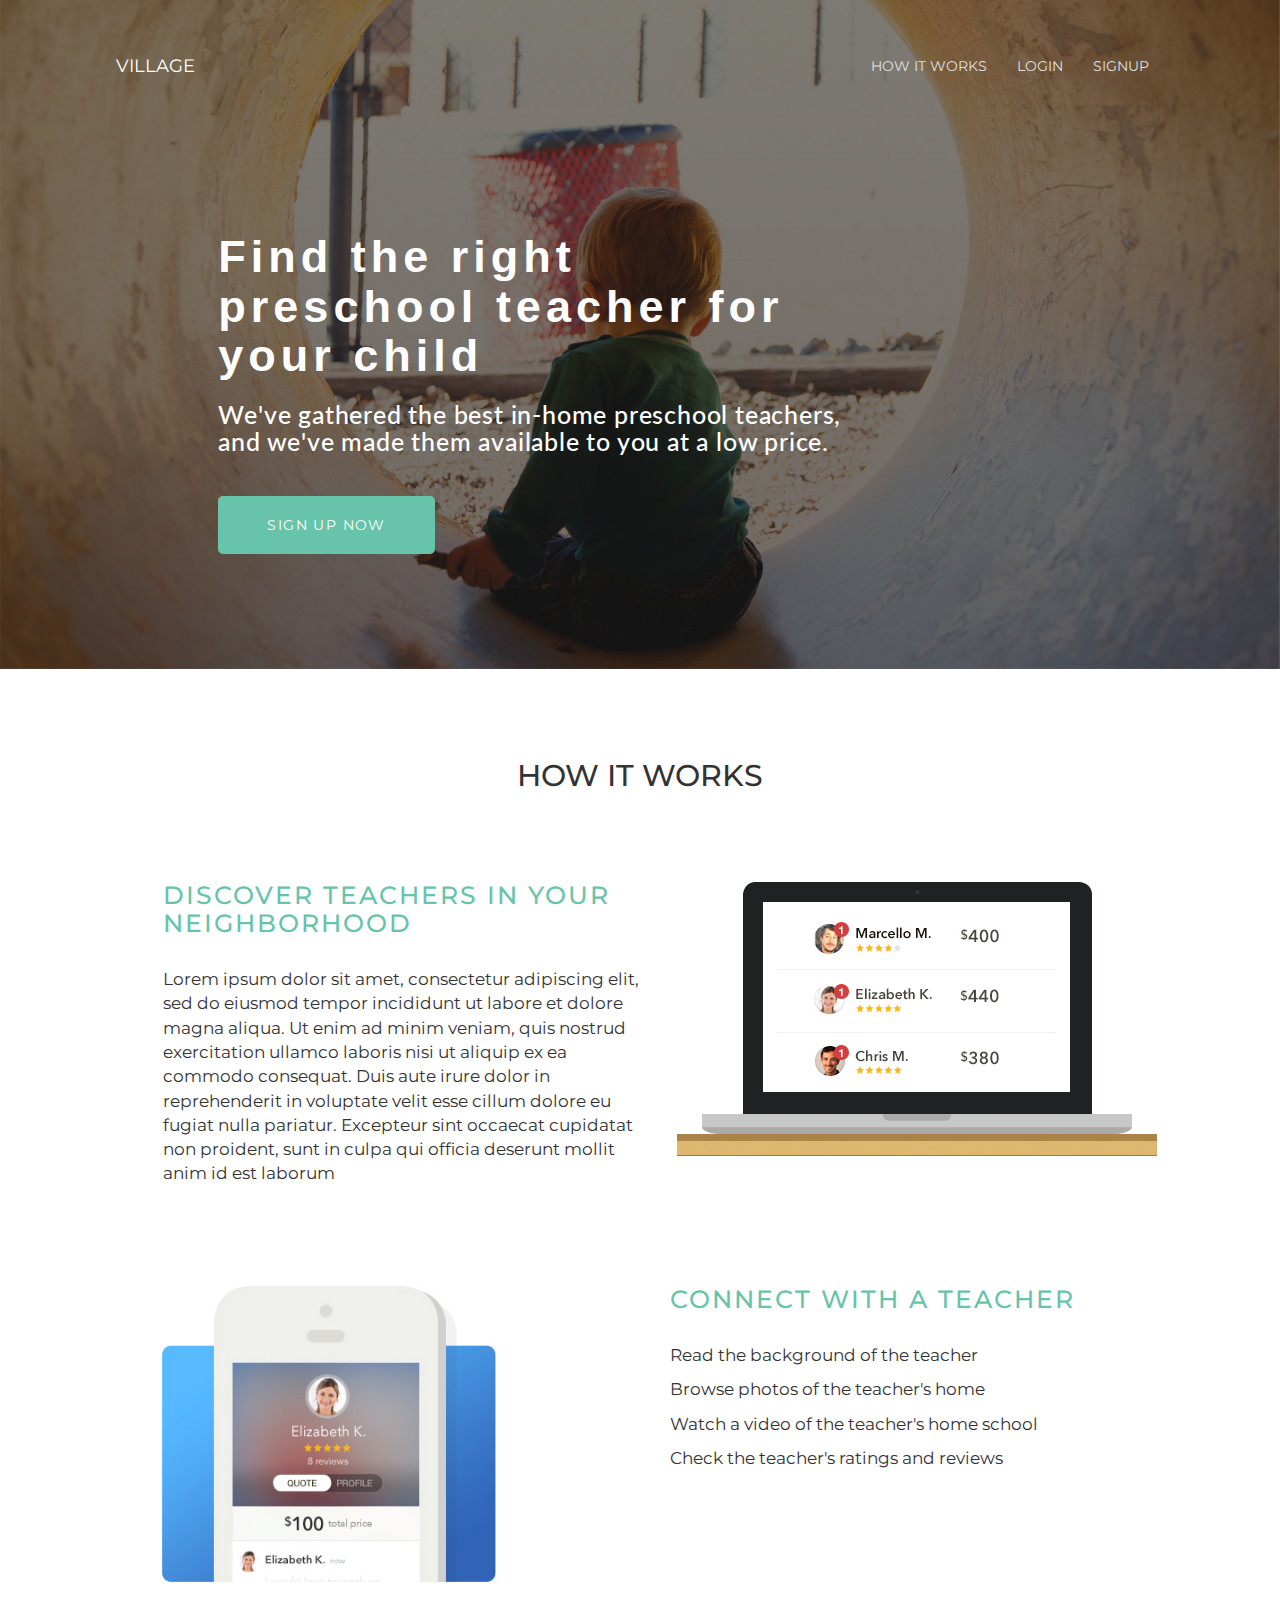
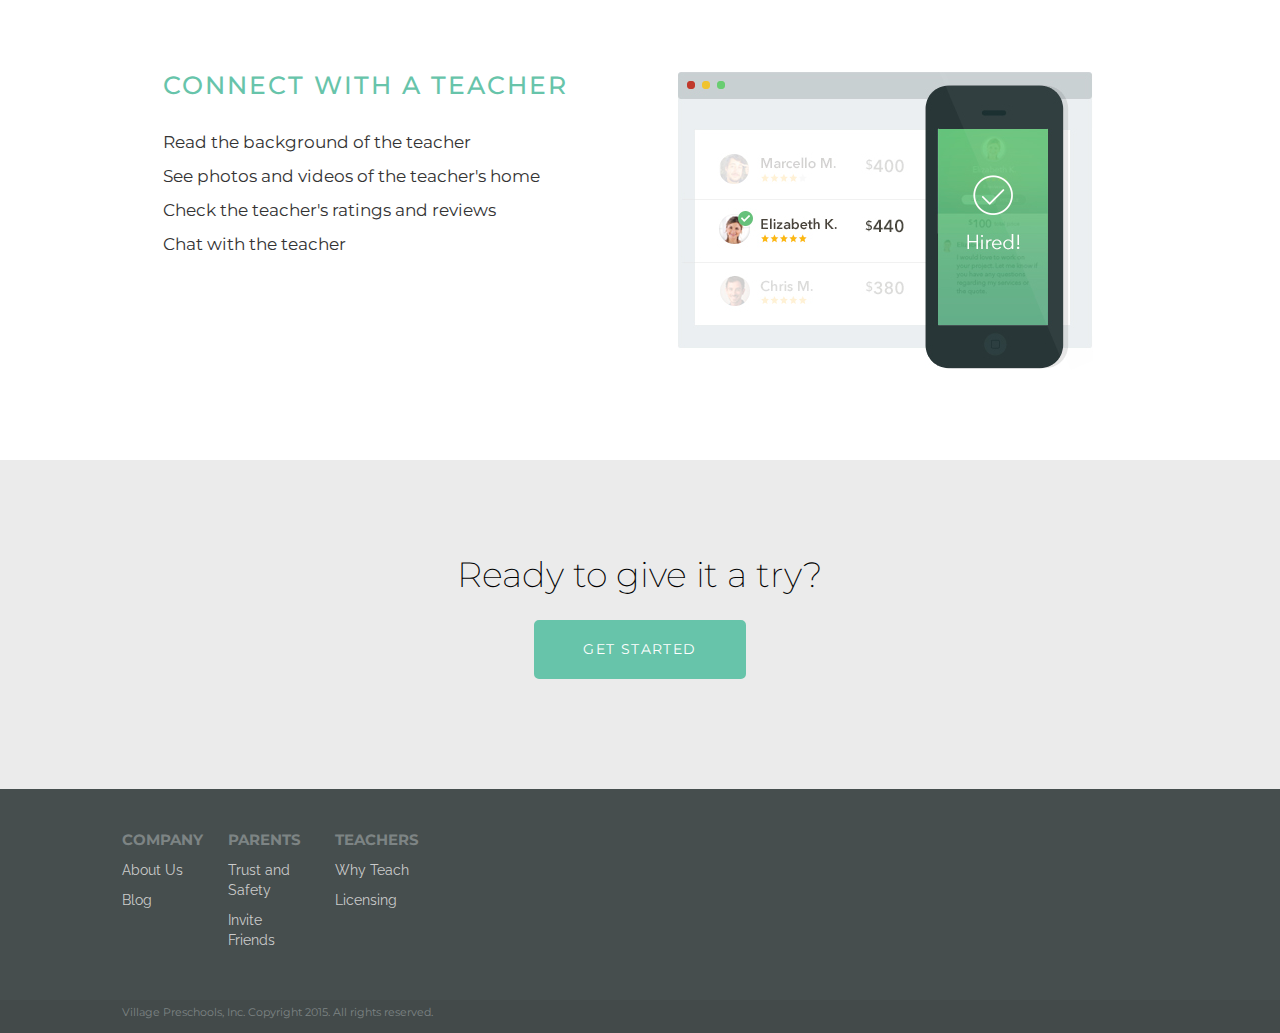
==== howitworks.html @ 0ba04b6f "CNAME" ====
<!DOCTYPE html>
<html>
	<head>
		<title>Village Preschool How It Works</title>
		<meta charset="utf-8">
		<link rel="stylesheet" type="text/css" href="reset.css">
		<link rel="stylesheet" href="http://maxcdn.bootstrapcdn.com/bootstrap/3.2.0/css/bootstrap.min.css">
		<script src="http://ajax.googleapis.com/ajax/libs/jquery/1.11.1/jquery.min.js"></script>
  		<script src="http://maxcdn.bootstrapcdn.com/bootstrap/3.2.0/js/bootstrap.min.js"></script>
		<link rel="stylesheet" type="text/css" href="bootstrapvillage.css">
		<link rel="stylesheet" type="text/css" href="howitworks.css">
		<link href='http://fonts.googleapis.com/css?family=Montserrat|Khula|Raleway:100,400|Lato:300' rel='stylesheet' type='text/css'>
		<link href="http://maxcdn.bootstrapcdn.com/font-awesome/4.2.0/css/font-awesome.min.css" rel="stylesheet">
	</head>

	<body>
		<nav class="navbar navbar-default">
		  <div class="container-fluid">
		    <!-- Brand and toggle get grouped for better mobile display -->
		    <div class="navbar-header">
		      <button type="button" class="navbar-toggle collapsed" data-toggle="collapse" data-target="#bs-example-navbar-collapse-1">
		        <span class="sr-only">Toggle navigation</span>
		        <span class="icon-bar"></span>
		        <span class="icon-bar"></span>
		        <span class="icon-bar"></span>
		      </button>
		      <a class="navbar-brand" href="#">Village</a>
		    </div>

		    <!-- Collect the nav links, forms, and other content for toggling -->
		    <div class="collapse navbar-collapse" id="bs-example-navbar-collapse-1">
		      <ul class="nav navbar-nav navbar-right">
		        <li><a href="http://espn.go.com/" target="_blank">How It Works</a></li>
		        <li><a href="http://espn.go.com/" target="_blank">Login</a></li>
		        <li><a href="http://espn.go.com/" target="_blank">Signup</a></li>
		          </ul>
		        </li>
		      </ul>
		    </div><!-- /.navbar-collapse -->
		  </div><!-- /.container-fluid -->
		</nav>
		<div class="jumbotron howitworksjumbo">
			<div class="row">
	          <div class="col-sm-6 col-sm-offset-2">
	            <h1>Find the right preschool teacher for your child</h1>
	          	<h2>We've gathered the best in-home preschool teachers, and we've made them available to you at a low price.</h2>
	          	<p><a class="btn btn-primary btn-lg" href="http://espn.go.com/" target="_blank" role="button">Sign Up Now</a></p>
	          </div>
	        </div>			  
		</div>
		<div class="container-fluid">
			<div class="row row1">
	          <div class="col-sm-12">
	            <h3>How It Works</h3>
	          </div>
	        </div>
	        <div class="row row2">
	          <div class="col-sm-5 col-sm-offset-1">
	            <h4>Discover teachers in your neighborhood</h4>
	            <p>Lorem ipsum dolor sit amet, consectetur adipiscing elit, sed do eiusmod tempor incididunt ut labore et dolore magna aliqua. Ut enim ad minim veniam, quis nostrud exercitation ullamco laboris nisi ut aliquip ex ea commodo consequat. Duis aute irure dolor in reprehenderit in voluptate velit esse cillum dolore eu fugiat nulla pariatur. Excepteur sint occaecat cupidatat non proident, sunt in culpa qui officia deserunt mollit anim id est laborum </p>
	          </div>
	          <div class="col-sm-5">
	            <a href="http://espn.go.com/" target="_blank"><img class="step1image" src="./images/step1.jpg"> </a>
	          </div>
	        </div>
	        <div class="row row3">
	          <div class="col-sm-5 col-sm-offset-1">
	            <a href="http://espn.go.com/" target="_blank"><img class="step2image" src="./images/step2.jpg"> </a>
	          </div>
	          <div class="col-sm-5">
	            <h4>Connect with a Teacher</h4>
	            <p>Read the background of the teacher</p>
	            <p>Browse photos of the teacher's home</p>
	            <p>Watch a video of the teacher's home school</p>
	            <p>Check the teacher's ratings and reviews</p>
	          </div>
	        </div>
	        <div class="row row2">
	          <div class="col-sm-5 col-sm-offset-1">
	            <h4>Connect with a Teacher</h4>
	            <p>Read the background of the teacher</p>
	            <p>See photos and videos of the teacher's home</p>
	            <p>Check the teacher's ratings and reviews</p>
	            <p>Chat with the teacher</p>
	          </div>
	          <div class="col-sm-5">
	            <a href="http://espn.go.com/" target="_blank"><img class="step3image" src="./images/step3.jpg"> </a>
	          </div>
	        </div>


	        <div class="row getstarted">
		        <div class="col-sm-12">
		            <p>Ready to give it a try?</p>
		            <p><a class="btn btn-primary btn-lg" href="http://espn.go.com/" target="_blank" role="button">Get Started</a></p>
		        </div>
		    </div>
		    <div class="row row5">
		    	<div class ="col-sm-1 col-sm-offset-1">
		    		<p class="header">Company</p>
		    		<p><a class="infolinks" href="http://espn.go.com" target="_blank">About Us</a></p>
		    		<p><a class="infolinks" href="http://espn.go.com" target="_blank">Blog</a></p>
		    	</div>
		    	<div class ="col-sm-1">
		    		<p class="header">Parents</p>
		    		<p><a class="infolinks" href="http://espn.go.com" target="_blank">Trust and Safety</a></p>
		    		<p><a class="infolinks" href="http://espn.go.com" target="_blank">Invite Friends</a></p>
		    	</div>
		    	<div class ="col-sm-1">
		    		<p class="header">Teachers</p>
		    		<p><a class="infolinks" href="http://espn.go.com" target="_blank">Why Teach</a></p>
		    		<p><a class="infolinks" href="http://espn.go.com" target="_blank">Licensing</a></p>
		    	</div>
		    </div>
		    <div class="row row6">
		        <div class="col-sm-11 col-sm-offset-1">
		            <p>Village Preschools, Inc. Copyright 2015. All rights reserved.</p>
		        </div>
		    </div>
    	</div>
	</body>
</html>
---- bootstrapvillage.css ----
body {
	width:100%;
	font-family: "Montserrat", helvetica neue, arial, sans-serif;
}

.jumbotron {
	text-align: center;
	background:linear-gradient(
      rgba(0, 0, 0, 0.35), 
      rgba(0, 0, 0, 0.35)
    ),url(./images/heroshot.jpg);
    background-size: cover;
  	background-position: 40% 50%;
  	/*background-attachment: fixed;*/
  	color:white;
  	padding-top: 360px;
  	padding-bottom: 350px;
	margin-top:-260px;
}

.jumbotron h1 {
	font-size: 65px;
	line-height: 1.1em;
	letter-spacing: 5px;
	font-weight: 200;
	text-transform: uppercase;
	padding-bottom: 0px;
	/*padding-top:500px;*/
}

.jumbotron h2 {
	font-family: "Lato", helvetica neue, arial, sans-serif;
	font-size: 25px;
	font-weight: 0;
	padding-bottom: 40px;
	letter-spacing: .8px;
}

.howitworksjumbo {
	text-align: left;
}

.howitworksjumbo h1{
	padding-top:0px;
	text-transform:none;
	font-size: 45px;
	font-family: helvetica neue, arial, sans-serif;
	font-weight: 900;
}

.howitworksjumbo h2 {
	padding-bottom: 30px;
}

.btn-primary {
	color: white;
	background-color: #67c4aa;
	border-color: #67c4aa;
	border: 2px solid #67c4aa;
	border-radius: 5px;
}

.btn {
	padding: 18px 47px;
	font-size: 1.4rem;
	font-weight: 400;
	text-transform: uppercase;
	letter-spacing: .1em;
}

.btn-primary:hover, .btn-primary:focus, .btn-primary:active, .btn-primary.active, .open>.dropdown-toggle.btn-primary {
	opacity: .8;
	color: #fff;
	background-color: #67c4aa;
	border-color: #67c4aa;
}

.navbar-default {
	background-color: transparent;
	border-color:transparent;
	color:white;
	padding-top:40px;
}

.navbar-default .navbar-nav>li>a {
	color: #E0E0E0;
	text-transform: uppercase;

}

.navbar-default .navbar-nav>li>a:hover, .navbar-default .navbar-nav>li>a:focus {
	color:white;
}

.navbar-default .navbar-toggle .icon-bar {
	background-color: #E0E0E0;
}

.navbar-default .navbar-brand {
	color: white;
	text-transform: uppercase;	
}

.navbar-default .navbar-brand:hover, .navbar-default .navbar-brand:focus {
	color: white;
	background-color: transparent;
}

.navbar-nav>li>a {
	position: relative;
	display: block;
	padding-right: 15px;
}

.navbar {
	margin-right: 100px;
	margin-left:100px;
}

.row1 h3 {
	text-align: center;
	text-transform: uppercase;
	font-size: 30px;
	padding-top: 40px;
	padding-bottom: 60px;
}

.row2,.row3 {
	margin-left:30px;
}

.teacherimage {
	width:90%; 
    height: auto;
    margin-bottom:10px;
}

.row2 h4, .row3 h4 {
	text-align: center;
	text-transform: uppercase;
	color:#67c4aa;
	font-size: 25px;
	letter-spacing: 2px;
	margin-left: -60px;
}

.row2 p, .row3 p {
	text-align: center;
	font-size: 17px;
	margin-bottom: 50px;
	margin-left: -60px;
}

/*h4 {
	text-align: center;
	text-transform: uppercase;
	color:#67c4aa;
	font-size: 25px;
	letter-spacing: 2px;
}*/

/*.row3 p, .row5 p {
	text-align: center;
	font-size: 17px;
	margin-bottom: 50px;
}*/

.row4 {
	color: white;
	text-align: center;
  	background: linear-gradient(
      rgba(0, 0, 0, 0.35), 
      rgba(0, 0, 0, 0.35)
    ),url(./images/laughingkid.jpg);
  	background-size: cover;
  	background-position: 100% 100%;
	text-transform: uppercase;
	font-size: 35px;
	line-height: 30px;
	letter-spacing: 5px;
	font-weight: 200;
	font-style: normal;
	padding-top:230px;
	margin-top: 30px;
}

#playicon {
	color: white;
	opacity: .8;
	padding-top:30px;
	font-size: 100px;
	padding-bottom: 190px;
}

#playicon:hover {
	opacity: 1;
}

.row5 {
	background-color:#464e4e;
  	background-size: cover;
  	background-position: 100% 100%;
  	padding-top: 40px;
  	padding-bottom: 40px;	
  	text-align: left;
}

.header {
	font-size: 15px;
	color:#7d8484;
	font-weight: 700;
	text-transform: uppercase;
}

.infolinks {
	font-size: 14px;
	color:#ccc;
	font-family: "Raleway", sans-serif;
	font-weight: 400;
}

.infolinks:hover {
	color:white;
	text-decoration: none;
}

.row6 {
	background-color:#434a4a;
  	background-size: cover;
  	background-position: 100% 100%;
  	background-attachment: fixed;
  	font-size: 11px;
  	padding-top: 5px;
  	padding-bottom: 2px;	
  	color:#7d8484;
}

.signupcol {
	background-color:#434a4a;
	opacity: .8;
	/*text-align: center;*/
	padding:50px;
	padding-top: 70px;
	padding-bottom: 70px;
}

.signupcol p {
	padding-bottom: 25px;
	font-size: 30px;
}

.form-group {
	width:100%;
	padding-bottom: 10px;
}

.name, .email, .password {
	text-align: left;
}

.signupbtn {
	margin-top:20px;
}
---- howitworks.css ----
.jumbotron {
  	padding-bottom: 100px;
  	background:linear-gradient(
      rgba(0, 0, 0, 0.5), 
      rgba(0, 0, 0, 0.5)
    ),url(./images/howitworkshero.jpg);
    background-size: cover;
    background-position: 100% 100%;
}

.row1 {
	padding-bottom: 20px;
}

.row2, .row3 {
	padding-bottom: 90px;
}

.row2 h4, .row2 p, .row3 h4, .row3 p {
	text-align: left;
	/*text-transform: none;*/
	margin:0;
}

.row3 p, .row2 p {
	padding-bottom: 10px;
}

.row2 h4, .row3 h4 {
	padding-bottom: 30px;
}

.row3 {
	margin:0;
	margin-left: 30px;
}

.step2image {
/*	display: block;
  	margin-left: auto;
  	margin-right: auto;*/
	width: 70%;
}

.getstarted {
	color: black;
	text-align: center;
	background-color:#EBEBEB;
  	background-size: cover;
  	background-position: 100% 100%;
	font-size: 35px;
	line-height: 30px;
	/*letter-spacing: 5px;*/
	font-weight: 200;
	font-style: normal;
	padding-top:100px;
	padding-bottom: 80px;
	/*margin-top: 30px;*/
}

.getstarted p {
	padding-bottom: 20px;
}
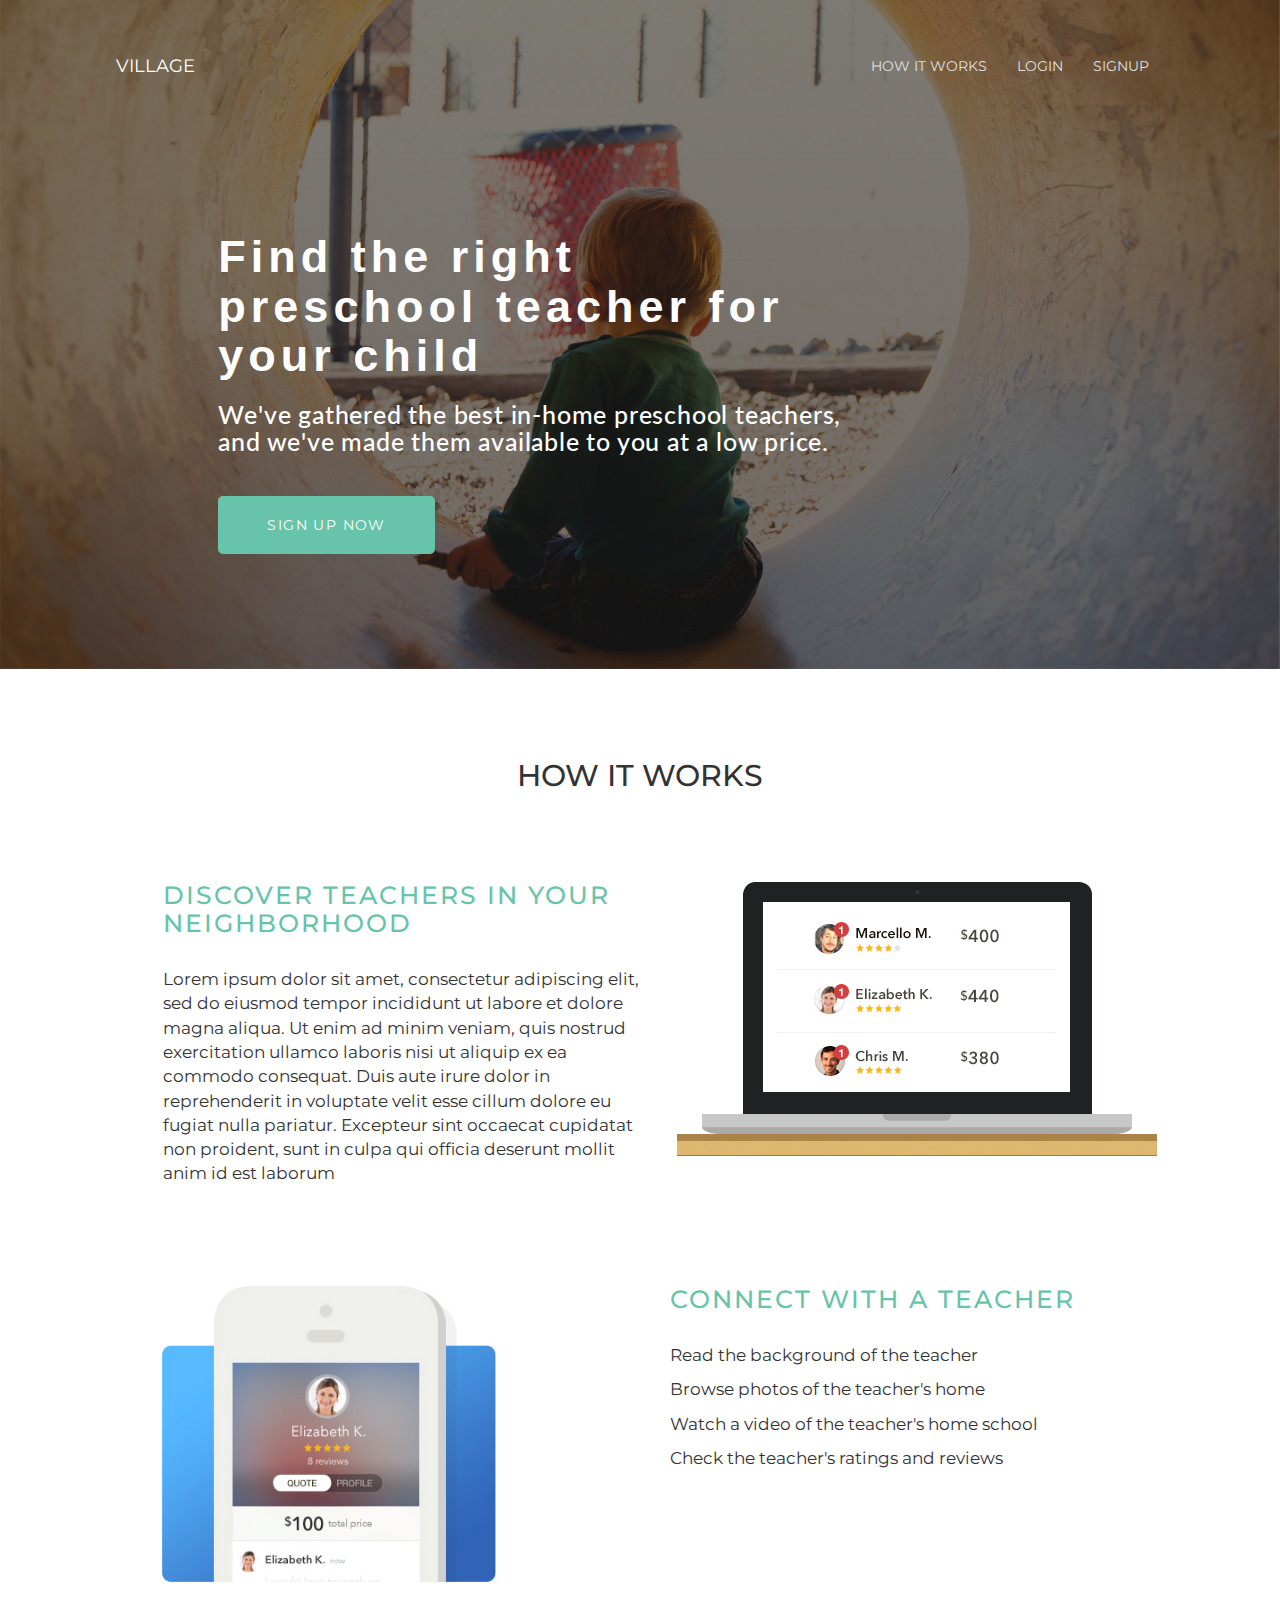
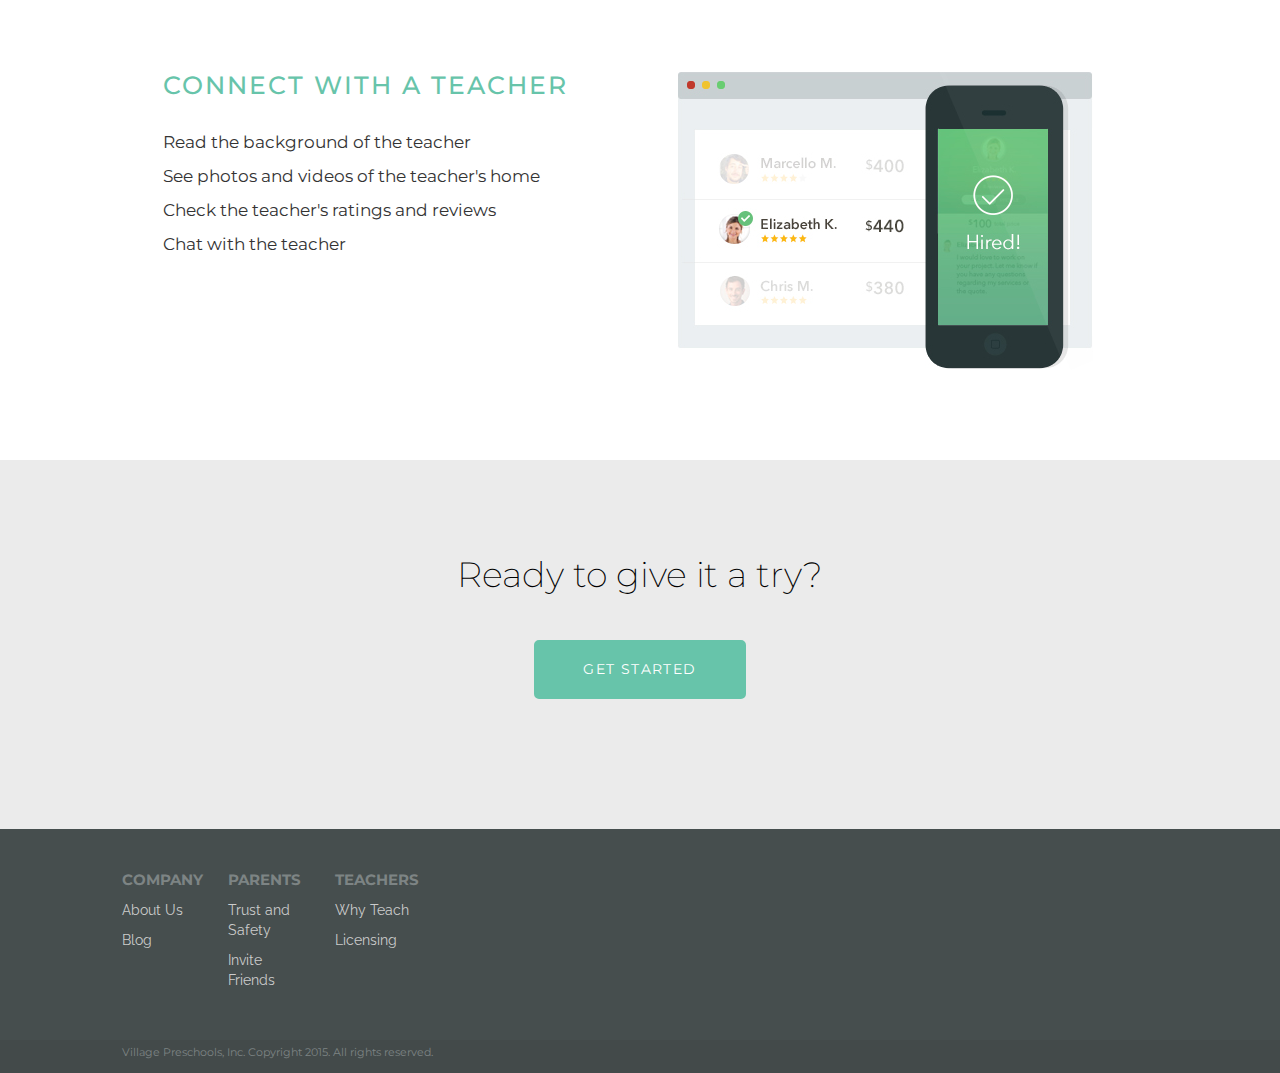
==== commit cc9e3384: "google analytics add" ====
--- a/howitworks.html
+++ b/howitworks.html
@@ -11,6 +11,16 @@
 		<link rel="stylesheet" type="text/css" href="howitworks.css">
 		<link href='http://fonts.googleapis.com/css?family=Montserrat|Khula|Raleway:100,400|Lato:300' rel='stylesheet' type='text/css'>
 		<link href="http://maxcdn.bootstrapcdn.com/font-awesome/4.2.0/css/font-awesome.min.css" rel="stylesheet">
+		<script>
+		  (function(i,s,o,g,r,a,m){i['GoogleAnalyticsObject']=r;i[r]=i[r]||function(){
+		  (i[r].q=i[r].q||[]).push(arguments)},i[r].l=1*new Date();a=s.createElement(o),
+		  m=s.getElementsByTagName(o)[0];a.async=1;a.src=g;m.parentNode.insertBefore(a,m)
+		  })(window,document,'script','//www.google-analytics.com/analytics.js','ga');
+
+		  ga('create', 'UA-59732052-1', 'auto');
+		  ga('send', 'pageview');
+
+		</script>
 	</head>
 
 	<body>
@@ -24,15 +34,15 @@
 		        <span class="icon-bar"></span>
 		        <span class="icon-bar"></span>
 		      </button>
-		      <a class="navbar-brand" href="#">Village</a>
+		      <a class="navbar-brand" href="index.html">Village</a>
 		    </div>
 
 		    <!-- Collect the nav links, forms, and other content for toggling -->
 		    <div class="collapse navbar-collapse" id="bs-example-navbar-collapse-1">
 		      <ul class="nav navbar-nav navbar-right">
-		        <li><a href="http://espn.go.com/" target="_blank">How It Works</a></li>
-		        <li><a href="http://espn.go.com/" target="_blank">Login</a></li>
-		        <li><a href="http://espn.go.com/" target="_blank">Signup</a></li>
+		        <li><a href="howitworks.html">How It Works</a></li>
+		        <li><a href="#">Login</a></li>
+		        <li><a href="signup.html">Signup</a></li>
 		          </ul>
 		        </li>
 		      </ul>
@@ -44,7 +54,7 @@
 	          <div class="col-sm-6 col-sm-offset-2">
 	            <h1>Find the right preschool teacher for your child</h1>
 	          	<h2>We've gathered the best in-home preschool teachers, and we've made them available to you at a low price.</h2>
-	          	<p><a class="btn btn-primary btn-lg" href="http://espn.go.com/" target="_blank" role="button">Sign Up Now</a></p>
+	          	<p><a class="btn btn-primary btn-lg" href="signup.html" role="button">Sign Up Now</a></p>
 	          </div>
 	        </div>			  
 		</div>
@@ -60,12 +70,12 @@
 	            <p>Lorem ipsum dolor sit amet, consectetur adipiscing elit, sed do eiusmod tempor incididunt ut labore et dolore magna aliqua. Ut enim ad minim veniam, quis nostrud exercitation ullamco laboris nisi ut aliquip ex ea commodo consequat. Duis aute irure dolor in reprehenderit in voluptate velit esse cillum dolore eu fugiat nulla pariatur. Excepteur sint occaecat cupidatat non proident, sunt in culpa qui officia deserunt mollit anim id est laborum </p>
 	          </div>
 	          <div class="col-sm-5">
-	            <a href="http://espn.go.com/" target="_blank"><img class="step1image" src="./images/step1.jpg"> </a>
+	            <img class="step1image" src="./images/step1.jpg">
 	          </div>
 	        </div>
 	        <div class="row row3">
 	          <div class="col-sm-5 col-sm-offset-1">
-	            <a href="http://espn.go.com/" target="_blank"><img class="step2image" src="./images/step2.jpg"> </a>
+	            <img class="step2image" src="./images/step2.jpg">
 	          </div>
 	          <div class="col-sm-5">
 	            <h4>Connect with a Teacher</h4>
@@ -84,7 +94,7 @@
 	            <p>Chat with the teacher</p>
 	          </div>
 	          <div class="col-sm-5">
-	            <a href="http://espn.go.com/" target="_blank"><img class="step3image" src="./images/step3.jpg"> </a>
+	            <img class="step3image" src="./images/step3.jpg">
 	          </div>
 	        </div>
 
@@ -92,24 +102,24 @@
 	        <div class="row getstarted">
 		        <div class="col-sm-12">
 		            <p>Ready to give it a try?</p>
-		            <p><a class="btn btn-primary btn-lg" href="http://espn.go.com/" target="_blank" role="button">Get Started</a></p>
+		            <p><a class="btn btn-primary btn-lg" href="signup.html" role="button">Get Started</a></p>
 		        </div>
 		    </div>
 		    <div class="row row5">
 		    	<div class ="col-sm-1 col-sm-offset-1">
 		    		<p class="header">Company</p>
-		    		<p><a class="infolinks" href="http://espn.go.com" target="_blank">About Us</a></p>
-		    		<p><a class="infolinks" href="http://espn.go.com" target="_blank">Blog</a></p>
+		    		<p><a class="infolinks" href="#">About Us</a></p>
+		    		<p><a class="infolinks" href="#">Blog</a></p>
 		    	</div>
 		    	<div class ="col-sm-1">
 		    		<p class="header">Parents</p>
-		    		<p><a class="infolinks" href="http://espn.go.com" target="_blank">Trust and Safety</a></p>
-		    		<p><a class="infolinks" href="http://espn.go.com" target="_blank">Invite Friends</a></p>
+		    		<p><a class="infolinks" href="#">Trust and Safety</a></p>
+		    		<p><a class="infolinks" href="#">Invite Friends</a></p>
 		    	</div>
 		    	<div class ="col-sm-1">
 		    		<p class="header">Teachers</p>
-		    		<p><a class="infolinks" href="http://espn.go.com" target="_blank">Why Teach</a></p>
-		    		<p><a class="infolinks" href="http://espn.go.com" target="_blank">Licensing</a></p>
+		    		<p><a class="infolinks" href="#">Why Teach</a></p>
+		    		<p><a class="infolinks" href="#">Licensing</a></p>
 		    	</div>
 		    </div>
 		    <div class="row row6">
--- a/howitworks.css
+++ b/howitworks.css
@@ -60,5 +60,5 @@
 }
 
 .getstarted p {
-	padding-bottom: 20px;
+	padding-bottom: 40px;
 }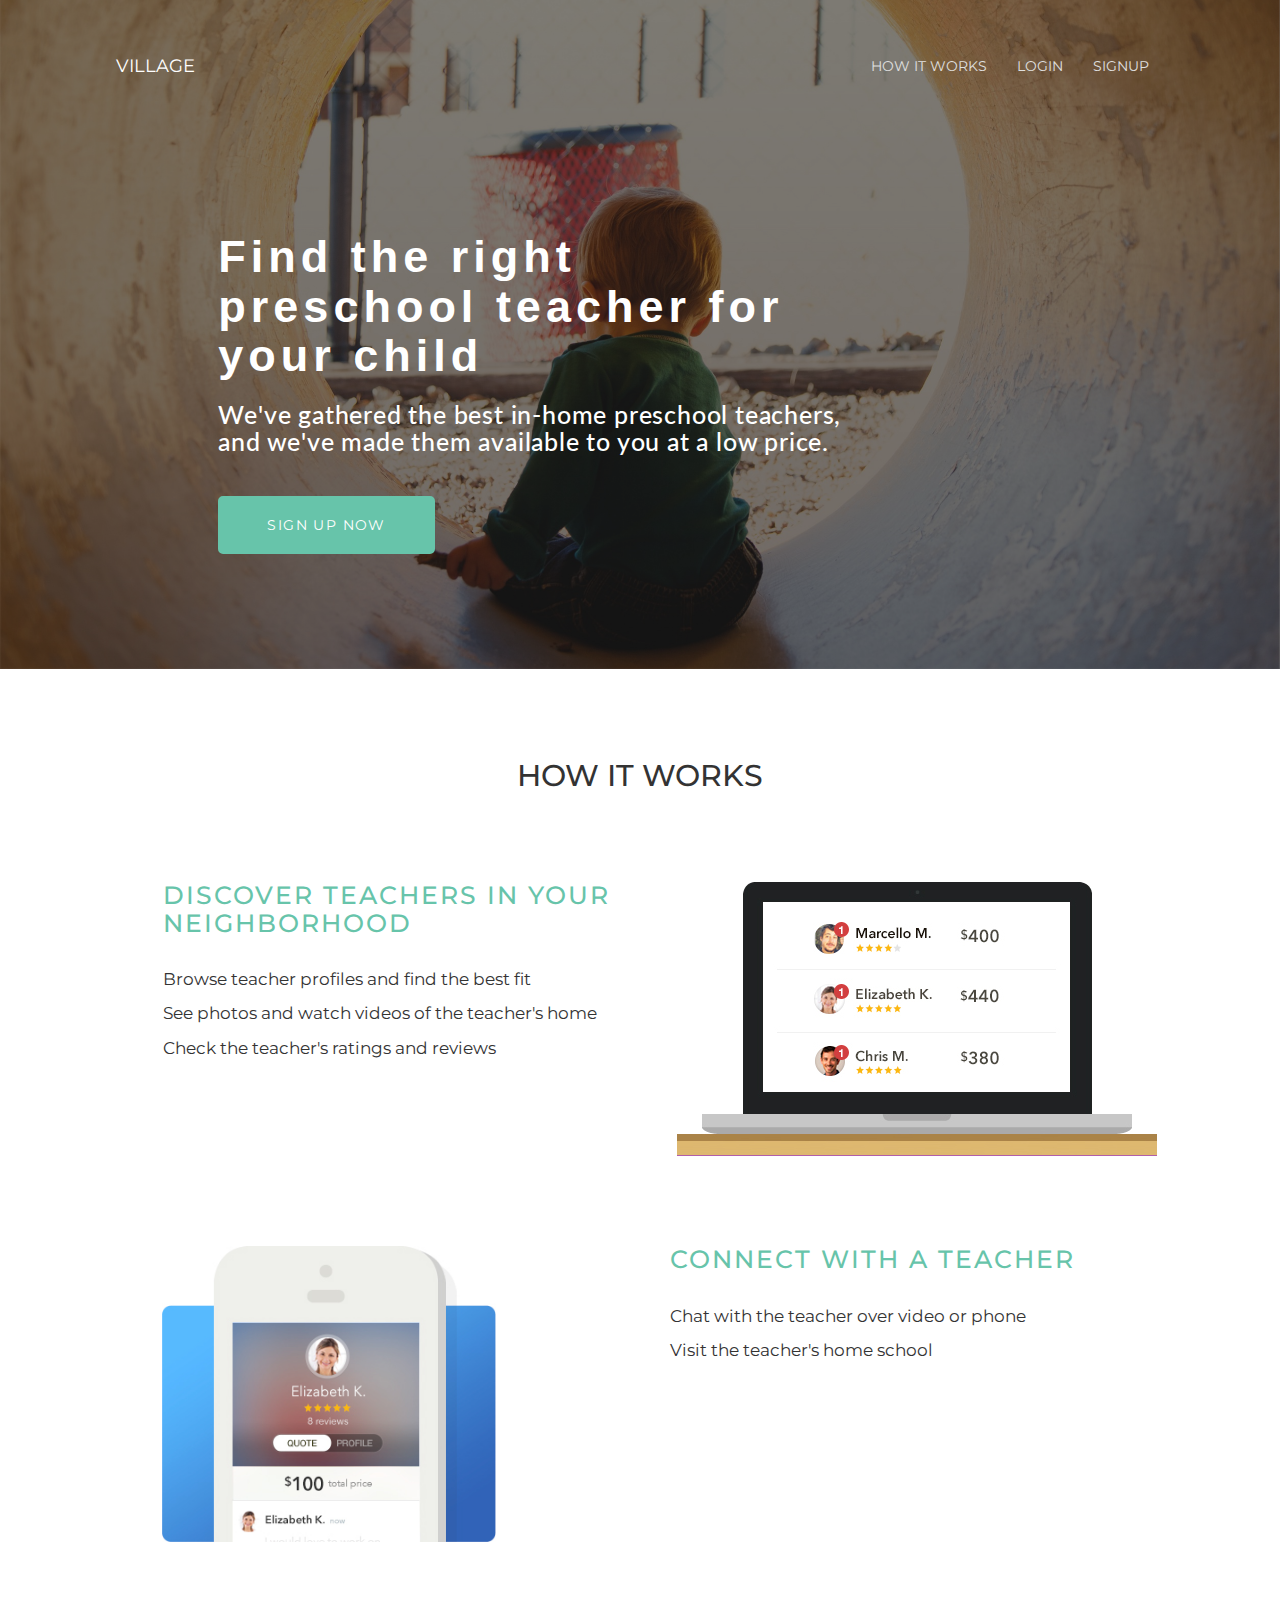
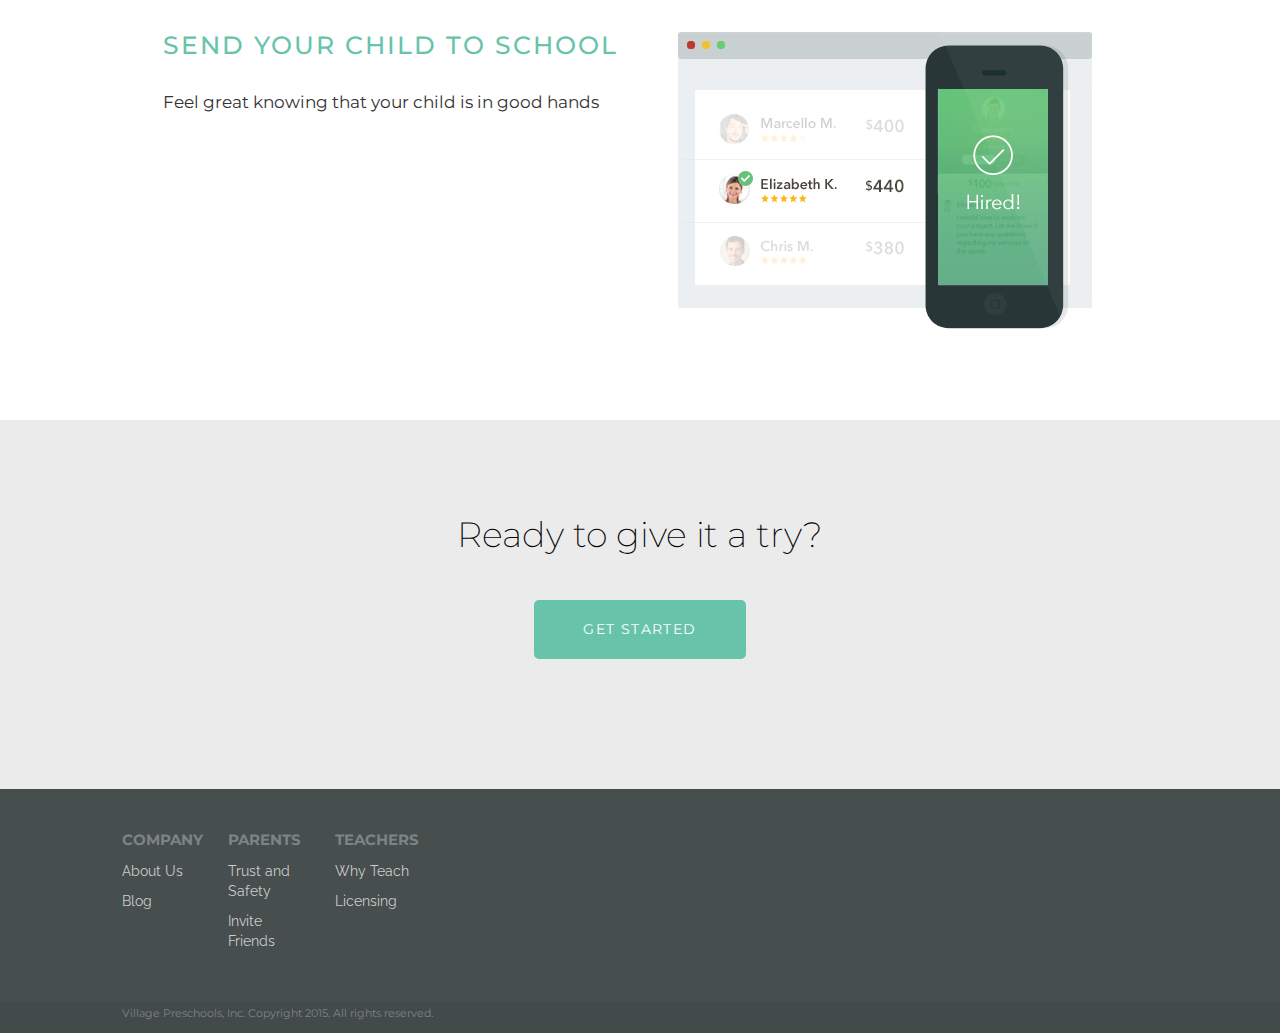
==== commit 460251e5: "Updates" ====
--- a/howitworks.html
+++ b/howitworks.html
@@ -67,7 +67,9 @@
 	        <div class="row row2">
 	          <div class="col-sm-5 col-sm-offset-1">
 	            <h4>Discover teachers in your neighborhood</h4>
-	            <p>Lorem ipsum dolor sit amet, consectetur adipiscing elit, sed do eiusmod tempor incididunt ut labore et dolore magna aliqua. Ut enim ad minim veniam, quis nostrud exercitation ullamco laboris nisi ut aliquip ex ea commodo consequat. Duis aute irure dolor in reprehenderit in voluptate velit esse cillum dolore eu fugiat nulla pariatur. Excepteur sint occaecat cupidatat non proident, sunt in culpa qui officia deserunt mollit anim id est laborum </p>
+	            <p>Browse teacher profiles and find the best fit</p>
+	            <p>See photos and watch videos of the teacher's home</p>
+	            <p>Check the teacher's ratings and reviews</p>
 	          </div>
 	          <div class="col-sm-5">
 	            <img class="step1image" src="./images/step1.jpg">
@@ -79,19 +81,14 @@
 	          </div>
 	          <div class="col-sm-5">
 	            <h4>Connect with a Teacher</h4>
-	            <p>Read the background of the teacher</p>
-	            <p>Browse photos of the teacher's home</p>
-	            <p>Watch a video of the teacher's home school</p>
-	            <p>Check the teacher's ratings and reviews</p>
+	            <p>Chat with the teacher over video or phone</p>
+	            <p>Visit the teacher's home school</p>
 	          </div>
 	        </div>
 	        <div class="row row2">
 	          <div class="col-sm-5 col-sm-offset-1">
-	            <h4>Connect with a Teacher</h4>
-	            <p>Read the background of the teacher</p>
-	            <p>See photos and videos of the teacher's home</p>
-	            <p>Check the teacher's ratings and reviews</p>
-	            <p>Chat with the teacher</p>
+	            <h4>Send your child to school</h4>
+	            <p>Feel great knowing that your child is in good hands</p>
 	          </div>
 	          <div class="col-sm-5">
 	            <img class="step3image" src="./images/step3.jpg">
